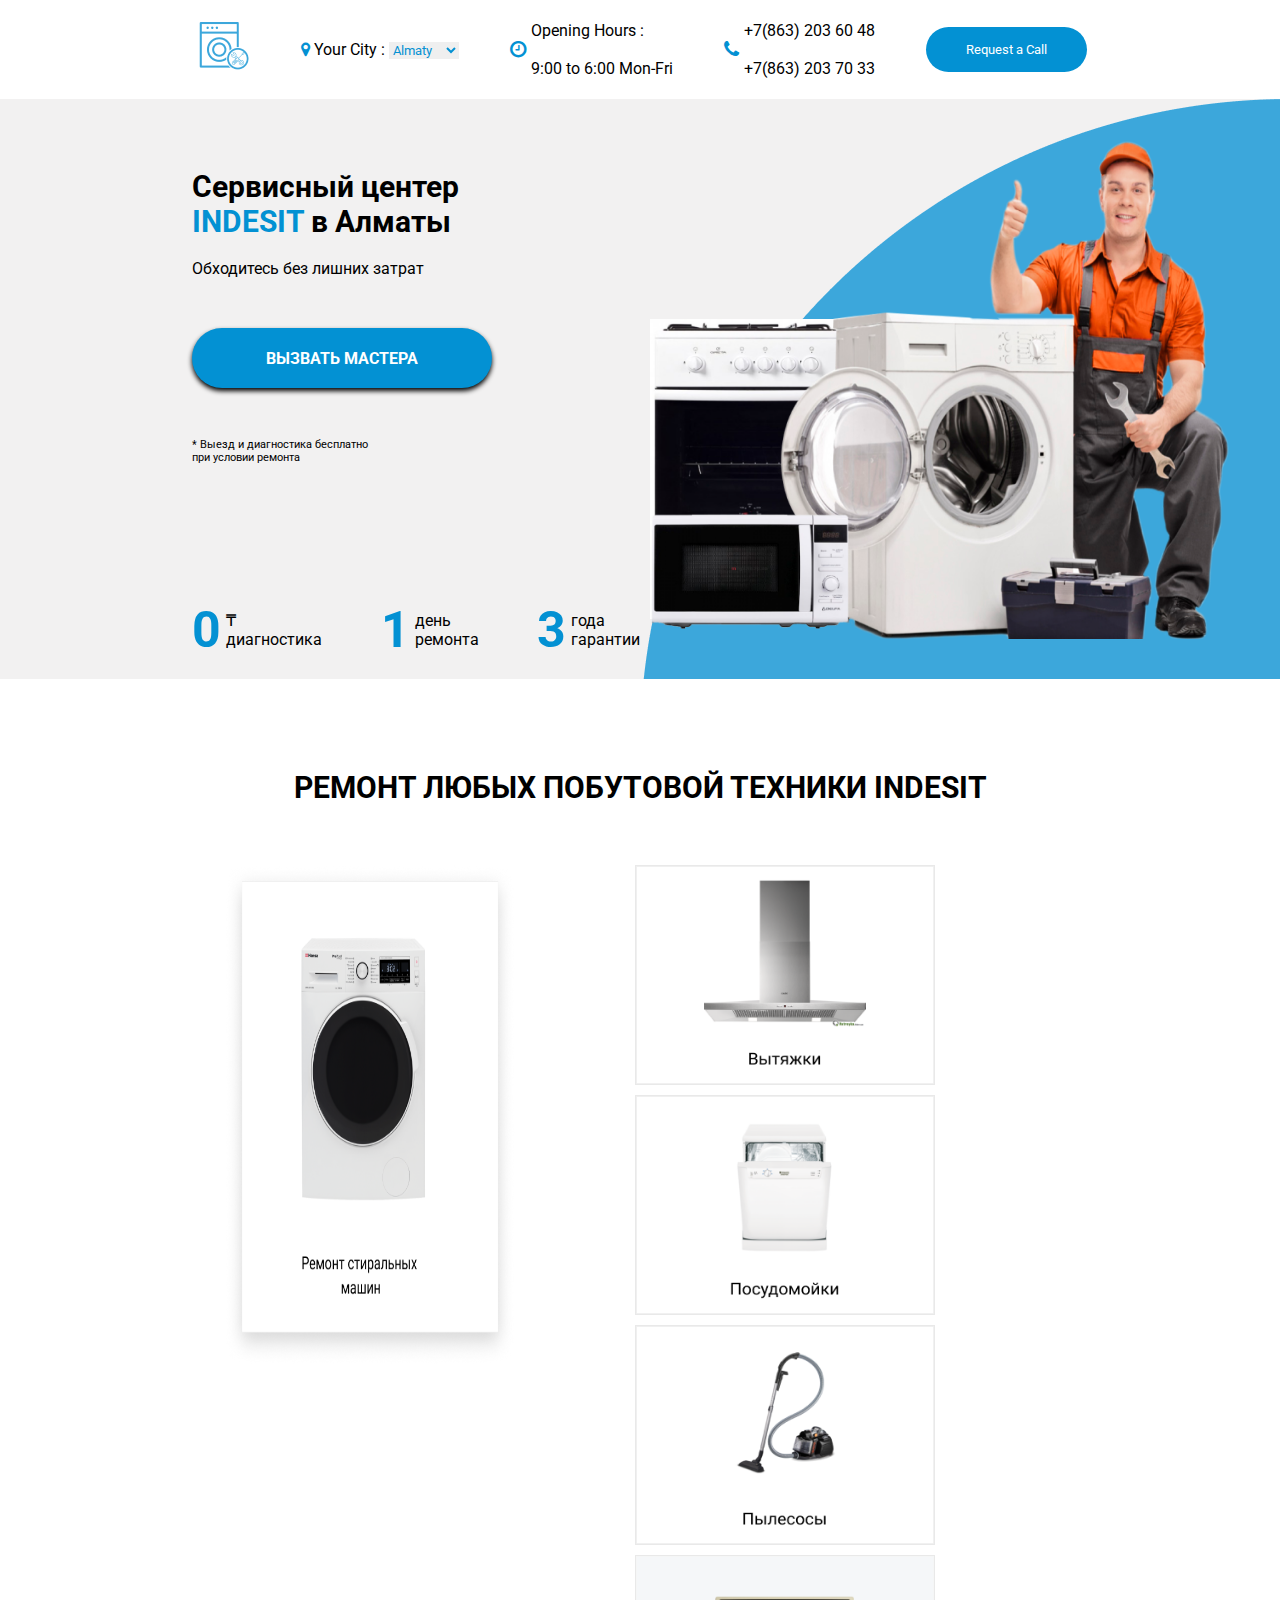
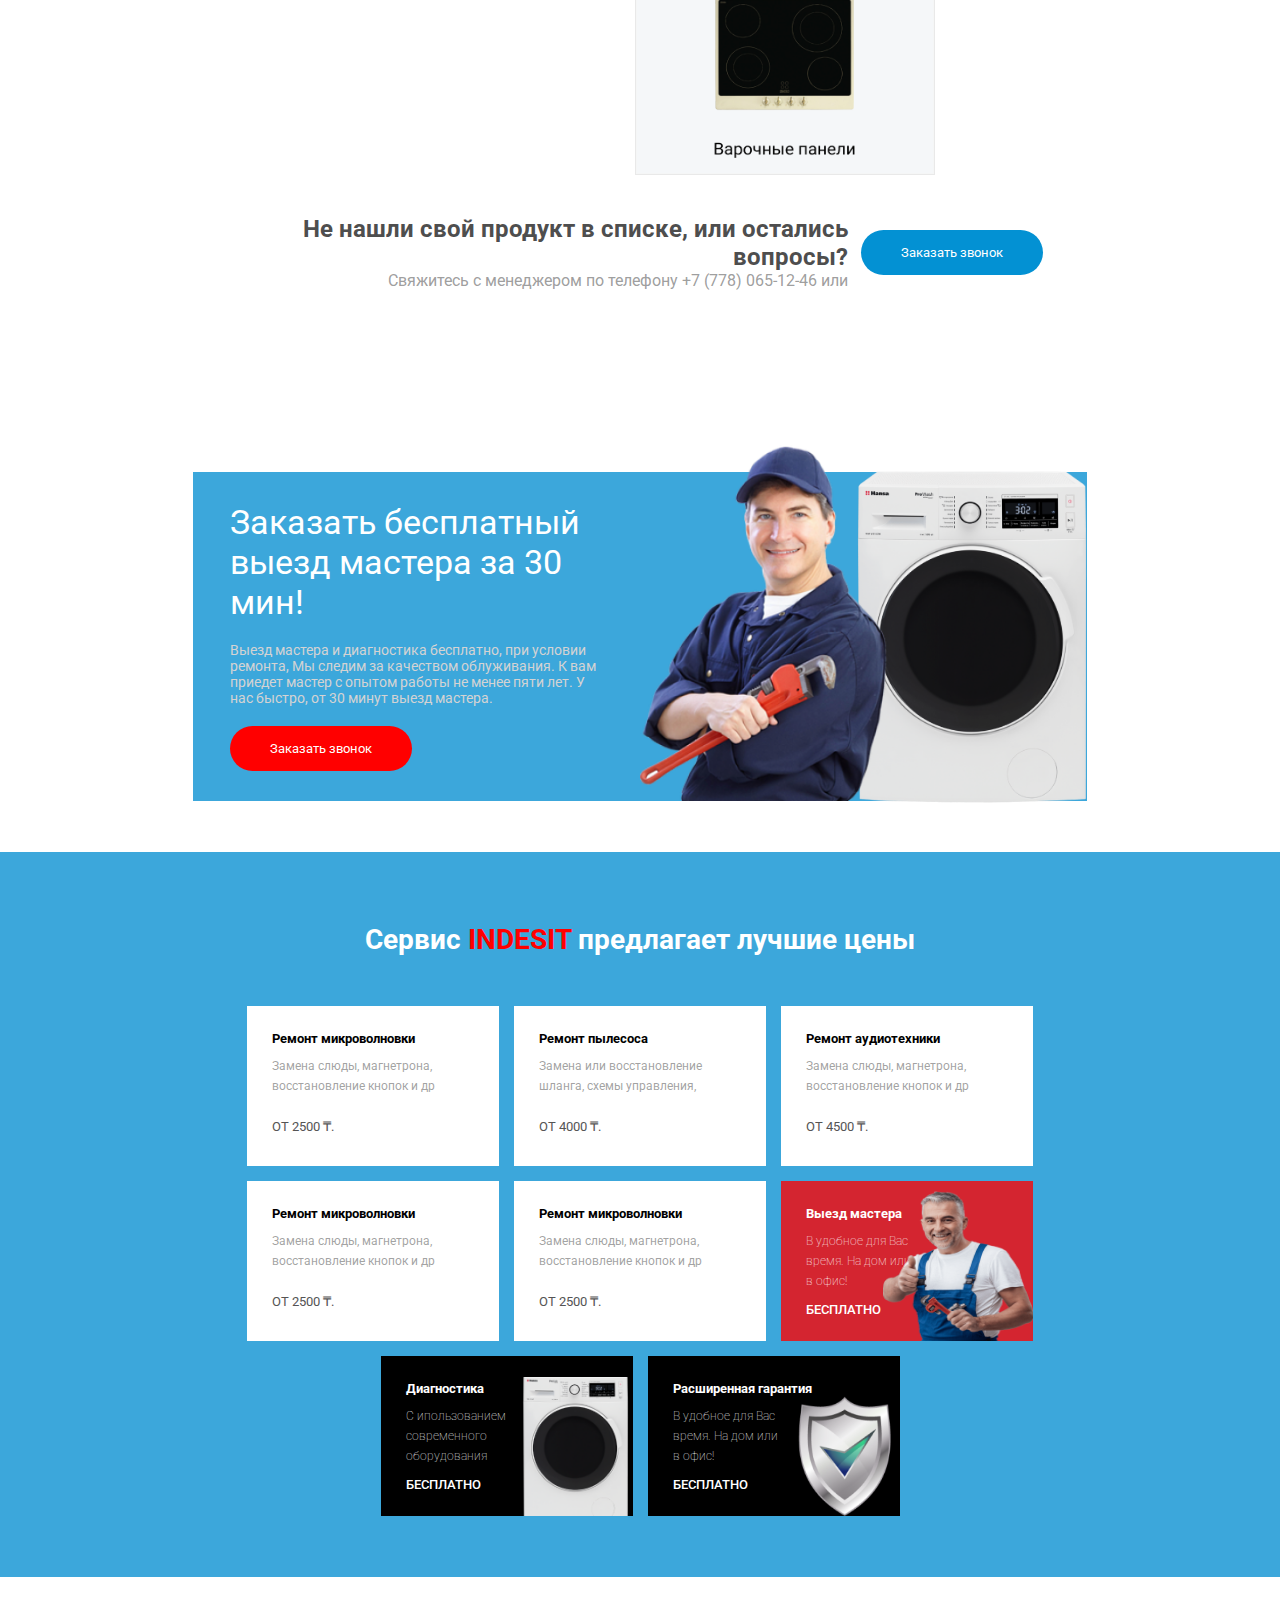
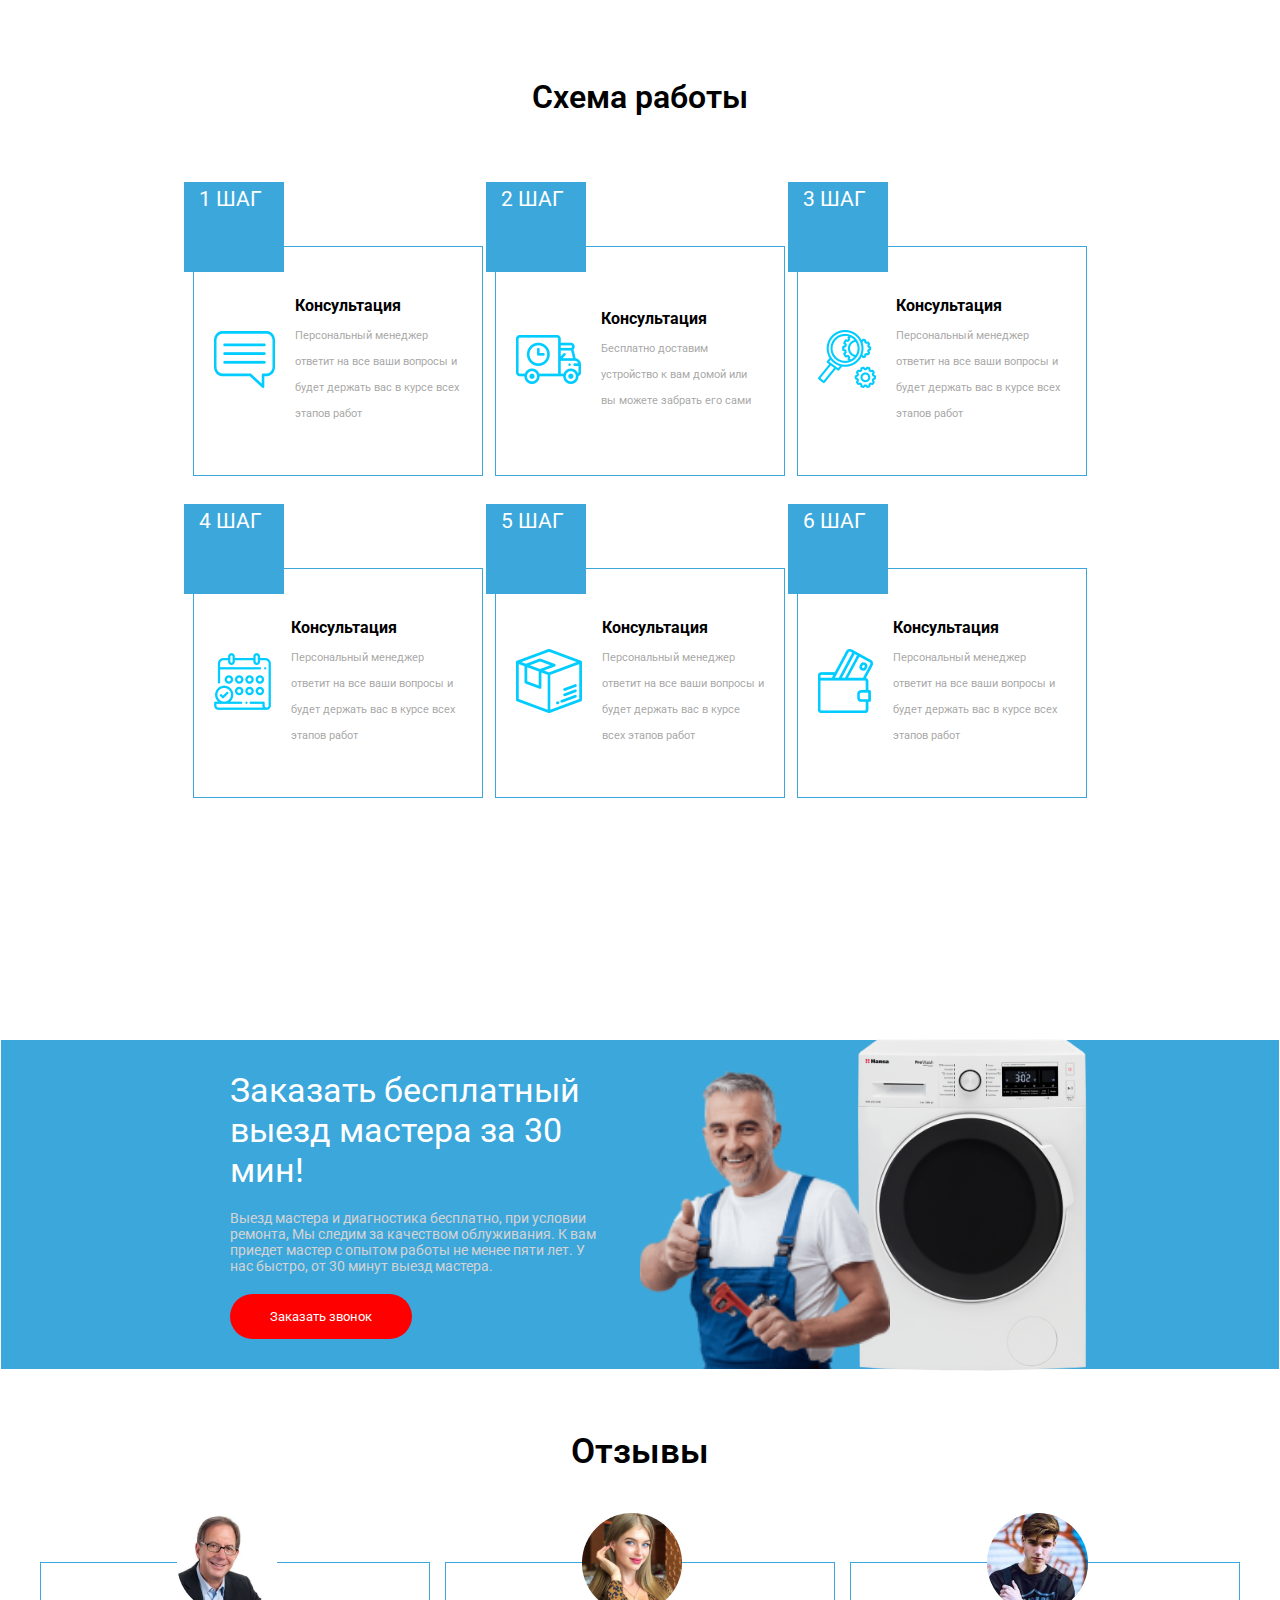
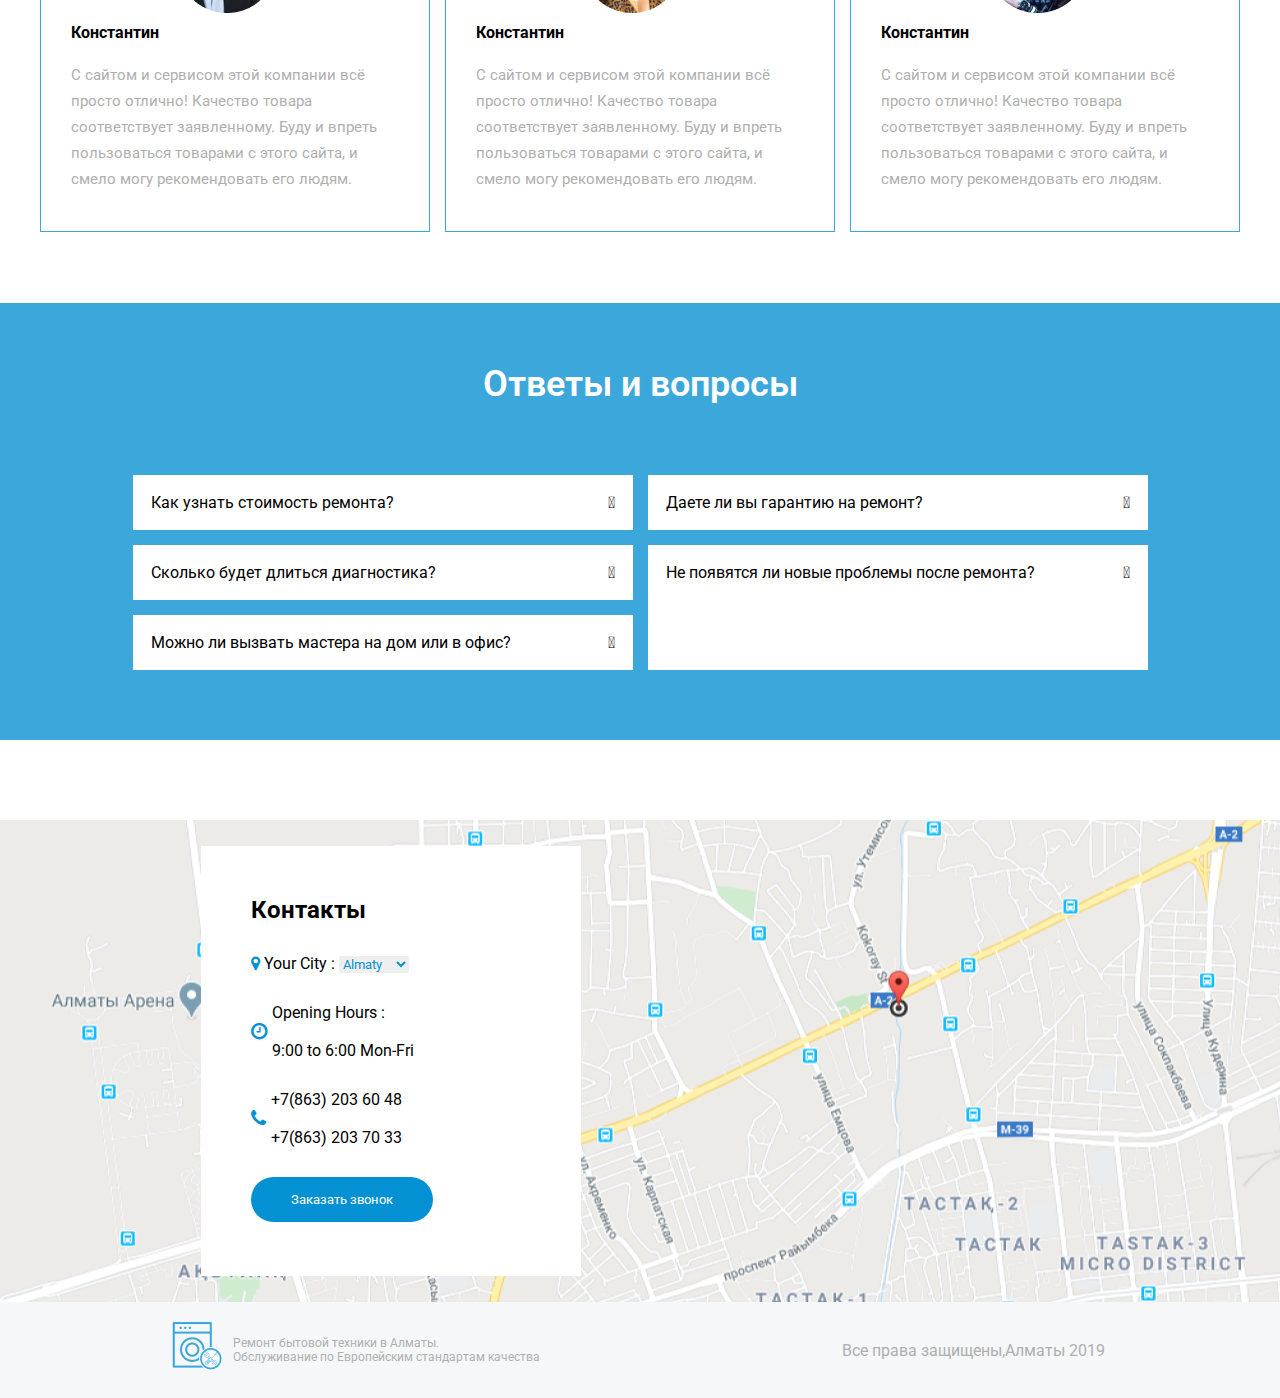
==== index.html @ 753cf0dd "Updates" ====
<!DOCTYPE html>
<html lang="en">
<head>
    <meta charset="UTF-8">
    <meta name="viewport" content="width=device-width, initial-scale=1.0">

    <!-- CSS STYLING FILE -->

    <link rel="stylesheet" href="styles.css">

    <!-- Google Fonts  -->

    <link rel="preconnect" href="https://fonts.googleapis.com">
    <link rel="preconnect" href="https://fonts.gstatic.com" crossorigin>
    <link href="https://fonts.googleapis.com/css2?family=Roboto:ital,wght@0,100;0,300;0,400;0,500;0,700;0,900;1,100;1,300;1,400;1,500;1,700;1,900&display=swap" rel="stylesheet">

    <!-- CDN FOR ICONS -->

    <link rel="stylesheet" href="https://cdnjs.cloudflare.com/ajax/libs/font-awesome/5.14.0/css/all.min.css" integrity="sha512-1PKOgIY59xJ8Co8+NE6FZ+LOAZKjy+KY8iq0G4B3CyeY6wYHN3yt9PW0XpSriVlkMXe40PTKnXrLnZ9+fkDaog==" crossorigin="anonymous" referrerpolicy="no-referrer" />

    <link rel="stylesheet" href="https://cdnjs.cloudflare.com/ajax/libs/font-awesome/4.7.0/css/font-awesome.css" integrity="sha512-5A8nwdMOWrSz20fDsjczgUidUBR8liPYU+WymTZP1lmY9G6Oc7HlZv156XqnsgNUzTyMefFTcsFH/tnJE/+xBg==" crossorigin="anonymous" referrerpolicy="no-referrer" />
    <title>Home Page </title>
</head>
<body>

    <header>
        <div class="wrapper">
            <div class="logo">
                <img src="images/Лого 1.png" alt="washing machine logo">
            </div>
            <div class="location">
                <span>
                    <i class="fa fa-map-marker" aria-hidden="true" style="color: #0391d3;" ></i>
                </span>
                <span>  Your City :</span>
                <select style="border: none; color: #0391d3; " >
                    <option value="" selected >Almaty</option>
                    <option value="">Pakistan</option>
                    <option value="">Dubai</option>
                </select>
            </div>
            <div class="opening-hours">
                <span>
                    <i class="fa fa-clock-o" aria-hidden="true" style="color: #0391d3; font-size:larger;"></i>
                </span>
                <span>
                    <p>Opening Hours : </p> <br>
                    <span>9:00 to 6:00 Mon-Fri</s>
                </span>
            </div>
            <div class="numbers">
                <span>
                    <i class="fa fa-phone" aria-hidden="true" style="color: #0391d3; font-size:larger;" ></i>
                </span>
                <span>
                <p>+7(863) 203 60 48</p> <br>
                <p>+7(863) 203 70 33</p>
                </span>
            </div>
            <div class="call-btn">
                <button>
                    Request a Call
                </button>
            </div>
            <div class="menu">
                <i class="fas fa-bars"></i>
            </div>
        </div>
    </header>

    <main>

        <!-- HERO SECTION -->

        <Section id="hero">
            <div class="contentWraper">
                <div class="content">
                    <h1>
                        Сервисный центер <br>
                        <span style="color: #0391d3;" >INDESIT</span> в Алматы
                    </h1>
                    <p>
                        Обходитесь без лишних затрат
                    </p>
                    <button>
                        Вызвать мастера
                    </button>
                    <p id="para">
                        * Выезд и диагностика бесплатно <br> при условии ремонта
                    </p>
                </div>
                <div class="bottom-content">
                    <div class="first all">
                        <span class="digit" >0</span>
                        <span>
                        <p>₸</p>
                        <span>диагностика</span>
                        </span> 
                    </div>
                    <div class="second all">
                        <span class="digit">1</span>
                        <span>
                        <p>день</p>
                        <span>ремонта </span>
                        </span> 
                    </div>
                    <div class="third all">
                        <span class="digit">3</span>
                        <span>
                        <p>года</p>
                        <span>гарантии</span>
                        </span> 
                    </div>
                </div>
            </div>
            <div class="image">
                <img src="images/oven.png" alt="" id="oven">
                <img src="images/Wmachine.png" alt="" id="machine">
                <img src="images/dryM.png" alt="" id="dry-machine">
            </div>
        </Section>

        <!-- Products Section  -->

        <Section class="products-section">
            <h2 id="product-title" >
                Ремонт любых побутовой техники INDESIT
            </h2>
            <div class="cards-parent">

                <div class="left">
                    <img src="images/image1.png" alt="" width="300px" height="500px" >
                </div>

                <div class="right">
                    <div class="cards">
                        <img src="images/image2.png" alt="" width="100%" height="100%" >
                    </div>
                    <div class="cards">
                        <img src="images/image3.png" alt="" width="100%" height="100%">
                    </div>
                    <div class="cards">
                        <img src="images/image4.png" alt="" width="100%" height="100%">
                    </div>
                    <div class="cards">
                        <img src="images/image5.png" alt="" width="100%" height="100%">
                    </div>
                </div>

            </div>

            <!-- Products Section Footer -->

            <div class="footer">
                <div class="left">
                    <h2 style="color: rgb(78, 78, 78);" >
                        Не нашли свой продукт в списке, или остались вопросы?
                    </h2>
                    <p style="color: rgba(128, 128, 128, 0.774);" >
                        Свяжитесь с менеджером по телефону +7 (778) 065-12-46 или
                    </p>
                </div>
                <div class="right">
                    <button>
                        Заказать звонок
                    </button>
                </div>
            </div>

        </Section>

        <!-- Mechanic Section -->
        <Section class="mechanic-section">
                <div class="wrapper">
                <div class="content">
                    <h2 style="color: #fff; font-weight: 400; font-size: 34px; ">
                        Заказать бесплатный выезд
                        мастера за 30 мин!
                    </h2>
                    <p id="para" >
                    Выезд мастера и диагностика бесплатно, при условии ремонта, 
                    Мы следим за качеством облуживания.
                    К вам приедет мастер с опытом 
                    работы не менее пяти лет.
                    У нас быстро, от 30 минут выезд мастера.
                    </p>
                    <button>
                        Заказать звонок
                    </button>
                </div>
                <div class="right-image">
                    <img src="images/man 1.png" alt="" id="img1" >
                    <img src="images/second.png" alt="" id="img2">
                    <img src="images/third.png" alt="" id="img3" >
                </div>
            </div>
        </Section>

        <!--Cards Prices Section -->

        <section class="cardsPrices" >
            <h2 id="heading">
                Сервис 
                <span style="color: red;">INDESIT</span>
                 предлагает лучшие цены
            </h2>
            <div class="container">
                <div class="allcards">
                    <h5>
                        Ремонт микроволновки
                    </h5>
                    <p>
                        Замена слюды, магнетрона, 
                        восстановление кнопок и др 
                    </p>
                    <span>
                        ОТ 2500 ₸.
                    </span>
                </div>
                <div class="allcards">
                    <h5>
                        Ремонт пылесоса
                    </h5>
                    <p>
                        Замена или восстановление 
                        шланга, схемы управления, 
                    </p>
                    <span>
                        ОТ 4000 ₸.


                    </span>
                </div>
                <div class="allcards">
                    <h5>
                        Ремонт аудиотехники
                    </h5>
                    <p>
                        Замена слюды, магнетрона, 
                        восстановление кнопок и др 
                    </p>
                    <span>
                        ОТ 4500 ₸.
                    </span>
                </div>
                <div class="allcards">
                    <h5>
                        Ремонт микроволновки
                    </h5>
                    <p>
                        Замена слюды, магнетрона, 
                        восстановление кнопок и др 
                    </p>
                    <span>
                        ОТ 2500 ₸.
                    </span>
                </div>
                <div class="allcards">
                    <h5>
                        Ремонт микроволновки
                    </h5>
                    <p>
                        Замена слюды, магнетрона, 
                        восстановление кнопок и др 
                    </p>
                    <span>
                        ОТ 2500 ₸.
                    </span>
                </div>
                <div class="allcards product1 allProducts">
                    <h5 style="color: #fff;">
                        Выезд мастера
                    </h5>
                    <p class="product-para" >
                        В удобное для Вас  <br>
                        время. На дом или <br>
                        в офис!
                    </p>
                    <span class="product-foot" >
                        БЕСПЛАТНО
                    </span>
                    <img src="images/sp-ok-plumber-min-560x660 1.png" alt="" width="150px" height="150px">
                </div>
                <div class="allcards product2 allProducts">
                    <h5 style="color: #fff;">
                        Диагностика
                    </h5>
                    <p class="product-para" >
                        С ипользованием <br>
                        современного <br>
                        оборудования

                    </p>
                    <span class="product-foot" >
                        БЕСПЛАТНО
                    </span>
                    <img src="images/product2.png" alt="" width="115px" >
                </div>
                <div class="allcards product3 allProducts">
                    <h5 style="color: #fff;">
                        Расширенная гарантия
                    </h5>
                    <p class="product-para" >
                        В удобное для Вас  <br>
                        время. На дом или <br>
                        в офис!
                    </p>
                    <span class="product-foot" >
                        БЕСПЛАТНО
                    </span>
                    <img src="images/product3.png" alt="" width="110px" height="120px">
                </div>
            </div>
        </section>

        <!-- Scheme of Work Section -->

        <Section class="WorkScheme">
            <h2>
                Схема работы
            </h2>
            <div class="container">
                <div class="Steps">
                    <div class="icons">
                        <img src="images/step1 1.png" alt="">
                    </div>
                    <div class="content">
                        <h4>
                            Консультация
                        </h4>
                        <p>
                            Персональный менеджер
                            ответит на все ваши вопросы и
                            будет держать вас в курсе всех
                            этапов работ 
                        </p>
                    </div>
                    <div class="floatElement">
                        1 ШАГ
                    </div>
                </div>
                <div class="Steps">
                    <div class="icons">
                        <img src="images/step2 (1) 1.png" alt="">
                    </div>
                    <div class="content">
                        <h4>
                            Консультация
                        </h4>
                        <p>
                            Бесплатно доставим устройство к вам домой или вы можете забрать его сами 
                        </p>
                    </div>
                    <div class="floatElement">
                        2 ШАГ
                    </div>
                </div>
                <div class="Steps">
                    <div class="icons">
                        <img src="images/step3 1.png" alt="">
                    </div>
                    <div class="content">
                        <h4>
                            Консультация
                        </h4>
                        <p>
                            Персональный менеджер
                            ответит на все ваши вопросы и
                            будет держать вас в курсе всех
                            этапов работ 
                        </p>
                    </div>
                    <div class="floatElement">
                        3 ШАГ
                    </div>
                </div>
                <div class="Steps">
                    <div class="icons">
                        <img src="images/step4 1.png" alt="">
                    </div>
                    <div class="content">
                        <h4>
                            Консультация
                        </h4>
                        <p>
                            Персональный менеджер
                            ответит на все ваши вопросы и
                            будет держать вас в курсе всех
                            этапов работ 
                        </p>
                    </div>
                    <div class="floatElement">
                        4 ШАГ
                    </div>
                </div>
                <div class="Steps">
                    <div class="icons">
                        <img src="images/step5 1.png" alt="">
                    </div>
                    <div class="content">
                        <h4>
                            Консультация
                        </h4>
                        <p>
                            Персональный менеджер
                            ответит на все ваши вопросы и
                            будет держать вас в курсе всех
                            этапов работ 
                        </p>
                    </div>
                    <div class="floatElement">
                        5 ШАГ
                    </div>
                </div>
                <div class="Steps">
                    <div class="icons">
                        <img src="images/step6 1.png" alt="">
                    </div>
                    <div class="content">
                        <h4>
                            Консультация
                        </h4>
                        <p>
                            Персональный менеджер
                            ответит на все ваши вопросы и
                            будет держать вас в курсе всех
                            этапов работ 
                        </p>
                    </div>
                    <div class="floatElement">
                        6 ШАГ
                    </div>
                </div>
            </div>
        </Section>

        <!-- Discount Section -->
        <Section class="mechanic-section discount-section">
            <div class="container">
                <div class="wrapper">
                    <div class="content">
                        <h2 style="color: #fff; font-weight: 400; font-size: 34px; ">
                            Заказать бесплатный выезд
                            мастера за 30 мин!
                        </h2>
                        <p id="para" >
                        Выезд мастера и диагностика бесплатно, при условии ремонта, 
                        Мы следим за качеством облуживания.
                        К вам приедет мастер с опытом 
                        работы не менее пяти лет.
                        У нас быстро, от 30 минут выезд мастера.
                        </p>
                        <button>
                            Заказать звонок
                        </button>
                    </div>
                    <div class="right-image">
                        <img src="images/sp-ok-plumber-min-560x660 1.png" alt="" id="img1" >
                        <img src="images/second.png" alt="" id="img2">
                        <img src="images/third.png" alt="" id="img3" >
                    </div>
                    </div>
            </div>
        </Section>

        <!-- Reviews Section -->
        <Section class="ReviewSection">
            <h2>
                Отзывы
            </h2>
            <div class="container">
                <div class="reviews">
                    <img src="images/review1.png" alt="">
                    <h4>
                        Константин
                    </h4>
                    <p>
                        С сайтом и сервисом этой компании всё просто отлично! Качество товара соответствует заявленному. Буду и впреть пользоваться товарами с этого сайта, и смело могу рекомендовать его людям.
                    </p>
                </div>
                <div class="reviews">
                    <img src="images/review2.png" alt="">
                    <h4>
                        Константин
                    </h4>
                    <p>
                        С сайтом и сервисом этой компании всё просто отлично! Качество товара соответствует заявленному. Буду и впреть пользоваться товарами с этого сайта, и смело могу рекомендовать его людям.
                    </p>
                </div>
                <div class="reviews">
                    <img src="images/review3.png" alt="">
                    <h4>
                        Константин
                    </h4>
                    <p>
                        С сайтом и сервисом этой компании всё просто отлично! Качество товара соответствует заявленному. Буду и впреть пользоваться товарами с этого сайта, и смело могу рекомендовать его людям.
                    </p>
                </div>
            </div>
        </Section>

        <!-- Answers and Questions Section -->

        <Section class="AnswerQuestions">
            <h2>
                Ответы и вопросы
            </h2>
            <div class="container">
                <div class="left">
                    <div class="allquestions">
                        <span>
                            Как узнать стоимость ремонта?
                        </span>
                        <i class="fas fa-angle-down icons"></i>
                    </div>
                    <div class="allquestions">
                        <span>
                            Сколько будет длиться диагностика?
                        </span>
                        <i class="fas fa-angle-down icons"></i>
                    </div>
                    <div class="allquestions">
                        <span>
                            Можно ли вызвать мастера на дом или в офис?
                        </span>
                        <i class="fas fa-angle-down icons"></i>
                    </div>
                </div>
                <div class="right">
                    <div class="allquestions">
                        <span>
                            Даете ли вы гарантию на ремонт?
                        </span>
                        <i class="fas fa-angle-down icons"></i>
                    </div>
                    <div class="allquestions lastone">
                        <span>
                            Не появятся ли новые проблемы после ремонта?
                        </span>
                        <i class="fas fa-angle-down icons"></i>
                    </div>
                </div>
            </div>
        </Section>

    </main>


     <!-- Footer -->
     <footer>

        <!-- Map Section -->

        <Section class="MapSection">
            <div class="contentBox">
                    <h2>
                        Контакты
                    </h2>
                    <div class="location">
                        <span>
                            <i class="fa fa-map-marker" aria-hidden="true" style="color: #0391d3;" ></i>
                        </span>
                        <span>  Your City :</span>
                        <select style="border: none; color: #0391d3; " >
                            <option value="" selected >Almaty</option>
                            <option value="">Pakistan</option>
                            <option value="">Dubai</option>
                        </select>
                    </div>
                    <div class="opening-hours">
                        <span>
                            <i class="fa fa-clock-o" aria-hidden="true" style="color: #0391d3; font-size:larger;"></i>
                        </span>
                        <span>
                            <p>Opening Hours : </p> <br>
                            <span>9:00 to 6:00 Mon-Fri</s>
                        </span>
                    </div>
                    <div class="numbers">
                        <span>
                            <i class="fa fa-phone" aria-hidden="true" style="color: #0391d3; font-size:larger;" ></i>
                        </span>
                        <span>
                        <p>+7(863) 203 60 48</p> <br>
                        <p>+7(863) 203 70 33</p>
                        </span>
                    </div>
                    <div class="call-btn">
                        <button>
                            Заказать звонок
                        </button>
                    </div>
            </div>
        </Section>

        <!-- Footer Section -->

        <Section class="footerSection">
            <div class="details">
                <div class="left">
                    <div class="logo">
                        <img src="images/Лого 1.png" alt="washing machine logo">
                    </div>
                    <div class="paras">
                        <p>Ремонт бытовой техники в Алматы.</p>
                        <p>Обслуживание по Европейским стандартам качества</p>
                    </div>
                </div>
                <div class="right">
                    <span>
                        Все права защищены,Алматы 2019
                    </span>
                    <span>
                        <i class="far fa-arrow-alt-circle-up"></i>
                    </span>
                </div>
            </div>
        </Section>

     </footer>

</body>
</html>
---- styles.css ----
* {
    margin: 0;
    padding: 0;
    font-family: "Roboto", sans-serif;
    box-sizing: border-box;
}
html {
    scroll-behavior: smooth;
}
body {
    /* width: 100vw; */
    overflow-x: hidden;
}

header {
    padding: 1px;
    /* width: 100vw; */
}
header .wrapper {
    width: 70%;
    display: flex;
    justify-content:space-between;
    flex-wrap: wrap;
    gap: 30px;
    align-items: center;
    margin: 20px auto;
}
header .wrapper .menu {
    display: none;
}
header .wrapper .menu i {
    font-size: 30px;
}
.wrapper .call-btn button {
    background-color: #0391d3;
    color: #fff;
    border: none;
    border-radius: 25rem;
    padding: 15px 40px;
    cursor: pointer;
}
.wrapper .numbers,
.wrapper .opening-hours {
    display: flex;
    gap: 5px;
    align-items: center;
}

/* End Of Header Styling */

/* Start of HERO Section */
main #hero {
    width: 100%;
    /* height: 580px; */
    background-color: #eeededc5;
    display: flex;
    flex-wrap: wrap;
}
main #hero .contentWraper {
    width: 50%;
    position: relative;
}
main #hero .contentWraper .content {
    width: 70%;
    /* height: 400px; */
    position: absolute;
    right: 0;
    padding: 20px 0;
}
main #hero .image {
    width: 50%;
    height: 580px;
    position: relative;
    background-repeat: no-repeat;
    background-image: url(images/Rectangle\ 57.png);
}

.contentWraper .content h1 {
    font-size: 30px;
    font-weight: bolder;
    line-height: 35px;
    margin: 50px 0 20px 0;
}
.contentWraper .content button {
    width: 300px;
    height: 60px;
    border-radius: 40px;
    box-shadow: 0 3px 5px black;
    color: #fff;
    margin: 50px 0 30px;
    background-color: #0391d3;
    cursor: pointer;
    font-weight: bolder;
    text-transform: uppercase;
    font-size: 16px;
    border: #0391d3;
}
.contentWraper .content #para {
    font-size: 11px;
    margin-top: 20px;
}
#hero .contentWraper .bottom-content {
    position: absolute;
    bottom: 0;
    right: 0;
    width: 70%;
    /* height: 180px; */
    display: flex;
    flex-wrap: wrap;
    justify-content: space-between;
    align-items: center;
}
#hero .contentWraper .bottom-content .all {
    padding: 20px 0;
    display: flex;
    align-items: center;
    flex-wrap: wrap;
    gap: 5px;
}
.contentWraper .bottom-content .all .digit {
    font-size: 50px;
    color: #0391d3;
    font-weight: 700;
}
main #hero .image #oven {
    position: absolute;
    bottom: 10px;
    z-index: 1;
    width: 200px;
    height: 200px;
    left: 10px;
}
main #hero .image #dry-machine {
    position: absolute;
    bottom: 40px;
    right: 50px;
    width: 450px;
    height: 500px;
}
main #hero .image #machine {
    position: absolute;
    bottom: 60px;
    right: 430px;
    width: 200px;
    height: 300px;
}



/* START OF PRODUCT SECTION */
.products-section {
    padding: 1px;
    width: 100%;
    /* height: 100vh; */
    margin-bottom: 50px;
}
.products-section #product-title {
    font-size: 30px;
    font-weight: 700;
    text-align: center;
    margin: 90px 0 60px;
    text-transform: uppercase;
}
.products-section .cards-parent {
    width: 65%;
    margin: 0 auto;
    display: flex;
    flex-wrap: wrap;
    justify-content: center;
}
.products-section .cards-parent .left {
    width: 35%;
    margin: 0 auto;
}
.products-section .cards-parent .left img {
    width: 100%;
    /* height: 100%; */
}
.products-section .cards-parent .right {
    width: 65%;
    display: flex;
    flex-wrap: wrap;
    gap: 10px;
    justify-content: center;
    margin: 0 auto;
    /* align-items: center; */
}
.products-section .cards-parent .right .cards {
    width: 300px;
    height: 220px;
    border: 1px solid rgba(155, 155, 155, 0.224);
}

.products-section .footer {
    width: 65%;
    margin: 40px auto;
    /* height: 100px; */
    display: flex;
    align-items: center;
    flex-wrap: wrap;
}
.products-section .footer .left {
    text-align: end;
    /* height: 100px; */
    width:75%;
}
.products-section .footer .right {
    width: 25%;
    /* height: 100px; */
    text-align: center;
    padding: 1px;
}
.products-section .footer .right button {
    background-color: #0391d3;
    color: #fff;
    border: none;
    border-radius: 25rem;
    padding: 15px 40px;
    cursor: pointer;
}




/* Start Of Mechanic Section */


.mechanic-section {
    width: 100%;
    /* height: 340px; */
    margin-top: 140px;
    padding: 1px;
}

.mechanic-section .wrapper {
    width: 70%;
    /* height: 300px; */
    margin:0 auto;
    background-color:#3CA7DB;
    display: flex;
    flex-wrap: wrap;
}
.mechanic-section .wrapper .content {
    width: 50%;
    padding: 30px 37px;
}
.mechanic-section .wrapper #para {
    color: rgb(212, 211, 211);
    margin: 20px 0;
    font-size: 14px;
}
.mechanic-section .wrapper .content button {
    background-color: red;
    color: #fff;
    border: red;
    border-radius: 25rem;
    padding: 15px 40px;
    cursor: pointer;
}
.mechanic-section .wrapper .right-image {
    width: 50%;
    position: relative;
}
.mechanic-section .wrapper .right-image #img1 {
    position: absolute;
    bottom: 0;
    left: 0;
    width: 250px;
    z-index: 1;
}
.mechanic-section .wrapper .right-image #img2 {
    position: absolute;
    bottom: -10px;
    left: 170px;
    width: 250px;
}
.mechanic-section .wrapper .right-image #img3 {
    position: absolute;
    bottom: -13px;
    right: -10px;
    width: 250px;
}

/* Cards Prices Section */


.cardsPrices {
    margin-top: 50px;
    width: 100%;
    background-color:#3CA7DB;
    padding: 1px;
    /* margin-bottom: ; */
}
.cardsPrices h2 {
    margin: 70px 0 50px;
    text-align: center;
    font-size: 28px;
    color: #fff;
}
.cardsPrices .container {
    width: 70%;
    margin: 0 auto 60px;
    display: flex;
    flex-wrap: wrap;
    gap: 15px;
    justify-content: center;
}
.cardsPrices .container .allcards {
    width: 252px;
    height: 160px;
    background-color: #fff;
    padding: 25px;
}
.cardsPrices .allcards p {
    color: rgba(128, 128, 128, 0.726);
    font-size:12px;
    margin: 10px 0 20px;
    line-height: 20px;
}
.cardsPrices .allcards span {
    font-size: 13px;
    color: rgb(85, 84, 84);
}
.cardsPrices .container .product1 {
    background-color: rgba(255, 0, 0, 0.781);
}
.cardsPrices .container .product2,
.cardsPrices .container .product3 {
    background-color: black;
}
.cardsPrices .container .allProducts .product-para {
    color: #fff;
    font-weight: 100;
    margin-bottom: 8px;
}
.cardsPrices .container .allProducts .product-foot {
    color: #fff;
    font-weight: 500;
}


.cardsPrices .container .allProducts {
    position: relative;
}
.cardsPrices .container .allProducts img {
    position: absolute;
    bottom: 0;
    right: 0;
}


/* Scheme of Work Section */

.WorkScheme {
    padding: 1px;
    /* width: 100%; */
}
.WorkScheme > h2 {
    font-size: 32px;
    font-weight: 600;
    text-align: center;
    margin: 100px 0;
}
.WorkScheme .container {
    width: 70%;
    /* height: 580px; */
    margin: 0 auto 50px auto;
    display: flex;
    flex-wrap: wrap;
    gap: 12px;
    justify-content: center;
    /* background-color:#3CA7DB; */
}
.WorkScheme .container .Steps {
    width: 290px;
    height: 230px;
    border: 1px solid #3CA7DB;
    display: flex;
    align-items: center;
    margin-top: 30px;
    margin-bottom: 50px;
    padding: 20px;
    gap: 20px;
    position: relative;
}
.WorkScheme .container .Steps .content p {
    font-size: 11px;
    color: #8e8e8ec9;
    line-height: 26px;
    margin-top: 8px;
}
.WorkScheme .container .Steps .floatElement {
    width: 100px;
    height: 90px;
    padding: 5px 15px;
    background-color: #3CA7DB;
    color: #fff;
    position: absolute;
    font-size: 21px;
    top: -65px;
    left: -10px;
}

/* Discount Section */
.discount-section .container {
    width: 100%;
    background-color: #3CA7DB;
}


/* Review Section Styling */
.ReviewSection {
    width: 100%;
    padding: 1px;
}
.ReviewSection > h2 {
    text-align: center;
    margin: 60px 0 90px;
    font-size: 35px;
    font-weight: 600;
}
.ReviewSection .container {
    display: flex;
    justify-content: center;
    gap: 15px;
    flex-wrap: wrap;
    margin-bottom: 70px;
}

.ReviewSection .container .reviews {
    width: 390px;
    height: 270px;
    border: 1px solid #3CA7DB ;
    padding: 60px 30px 30px 30px;
    background-color: white;
    position: relative;
}

.ReviewSection .container .reviews p {
    margin: 20px 0;
    color:#AFAFAF;
    font-size: 15px;
    line-height: 26px;
}

.ReviewSection .container .reviews img {
    position: absolute;
    top: -50px;
    left: 35%;
}

/* Answers and Questions Section */

.AnswerQuestions {
    /* width: 100%; */
    background-color: #3CA7DB;
    padding-bottom: 40px;
    margin-bottom: 80px;
}
.AnswerQuestions > h2 {
    font-size: 36px;
    font-weight: 600;
    text-align: center;
    padding: 60px 0 40px;
    color: white;
}
.AnswerQuestions .container {
    /* width: 100%; */
    gap: 15px;
    display: flex;
    flex-wrap: wrap;
    justify-content: center;
    padding: 30px;

}
.AnswerQuestions .container .left {
    display: flex;
    flex-direction: column;
    gap: 15px;
}
.AnswerQuestions .container .right {
    display: flex;
    flex-direction: column;
    flex-wrap: wrap;
    gap: 15px;
}
.AnswerQuestions .container .right .lastone {
    height: 125px;
}

.AnswerQuestions .container .allquestions {
    width: 500px;
    background-color: #fff;
    padding: 18px;
    display: flex;
    justify-content: space-between;
}



/* Map Section In Footer */

footer .MapSection {
    width: 100%;
    padding: 1px;
    background-image: url(images/map.png);
    background-position: center;
}
.MapSection .contentBox {
    width: 380px;
    height: 430px;
    margin: 25px 0 25px 200px;
    background-color: #fff;
    display: flex;
    gap: 30px;
    flex-direction: column;
    padding: 50px;
}

footer .contentBox .call-btn button {
    background-color: #0391d3;
    color: #fff;
    border: none;
    border-radius: 25rem;
    padding: 15px 40px;
    cursor: pointer;
}
.contentBox .numbers,
.contentBox .opening-hours {
    display: flex;
    gap: 5px;
    align-items: center;
}

/* Footer Section */
footer .footerSection {
    width: 100%;
    background-color: #f5f7f9;
}
.footerSection .details {
    width: 100%;
    padding:20px ;
    display: flex;
    flex-wrap: wrap;
    justify-content:space-around;
    align-items: center;
}
.footerSection .details .left {
    display: flex;
    align-items: center;
    flex-wrap: wrap;
    gap: 10px;
}
.footerSection .details .left p {
    color: #AFAFAF;
    font-size: 12px;
}
.footerSection .details .right > span {
    color: #AFAFAF;
    margin-left: 9px;
}



/* Media Queries */

/* 900px */

@media screen and (max-width: 1000px) {

    /* header Section */

    header .wrapper .location,
    header .wrapper .opening-hours,
    header .wrapper .numbers,
    header .wrapper .call-btn
    {
        display: none;
    }

    header .wrapper .menu {
        display: block;
    }

    /* Main Section */
    /* Hero Section */

    /* main #hero {
        flex-direction:column;
        flex-wrap: wrap;
    }
    main #hero .contentWraper {
        width: 100%;
        background-color:#3CA7DB;
    }
    main #hero .image {
        width: 100%;
        background: #000;
    } */


    main #hero #machine {
        display: none;
    }

    /* Products Section */
    .products-section .cards-parent {
        flex-direction: column;
    }
    .products-section .cards-parent .left {
        width: 60%;
    }

    /* Mechanic Section */
    .mechanic-section .wrapper .right-image #img2 {
        display: none;
    }

    /* Footer */
    footer .MapSection .contentBox {
        margin: 20px auto;
    }
}
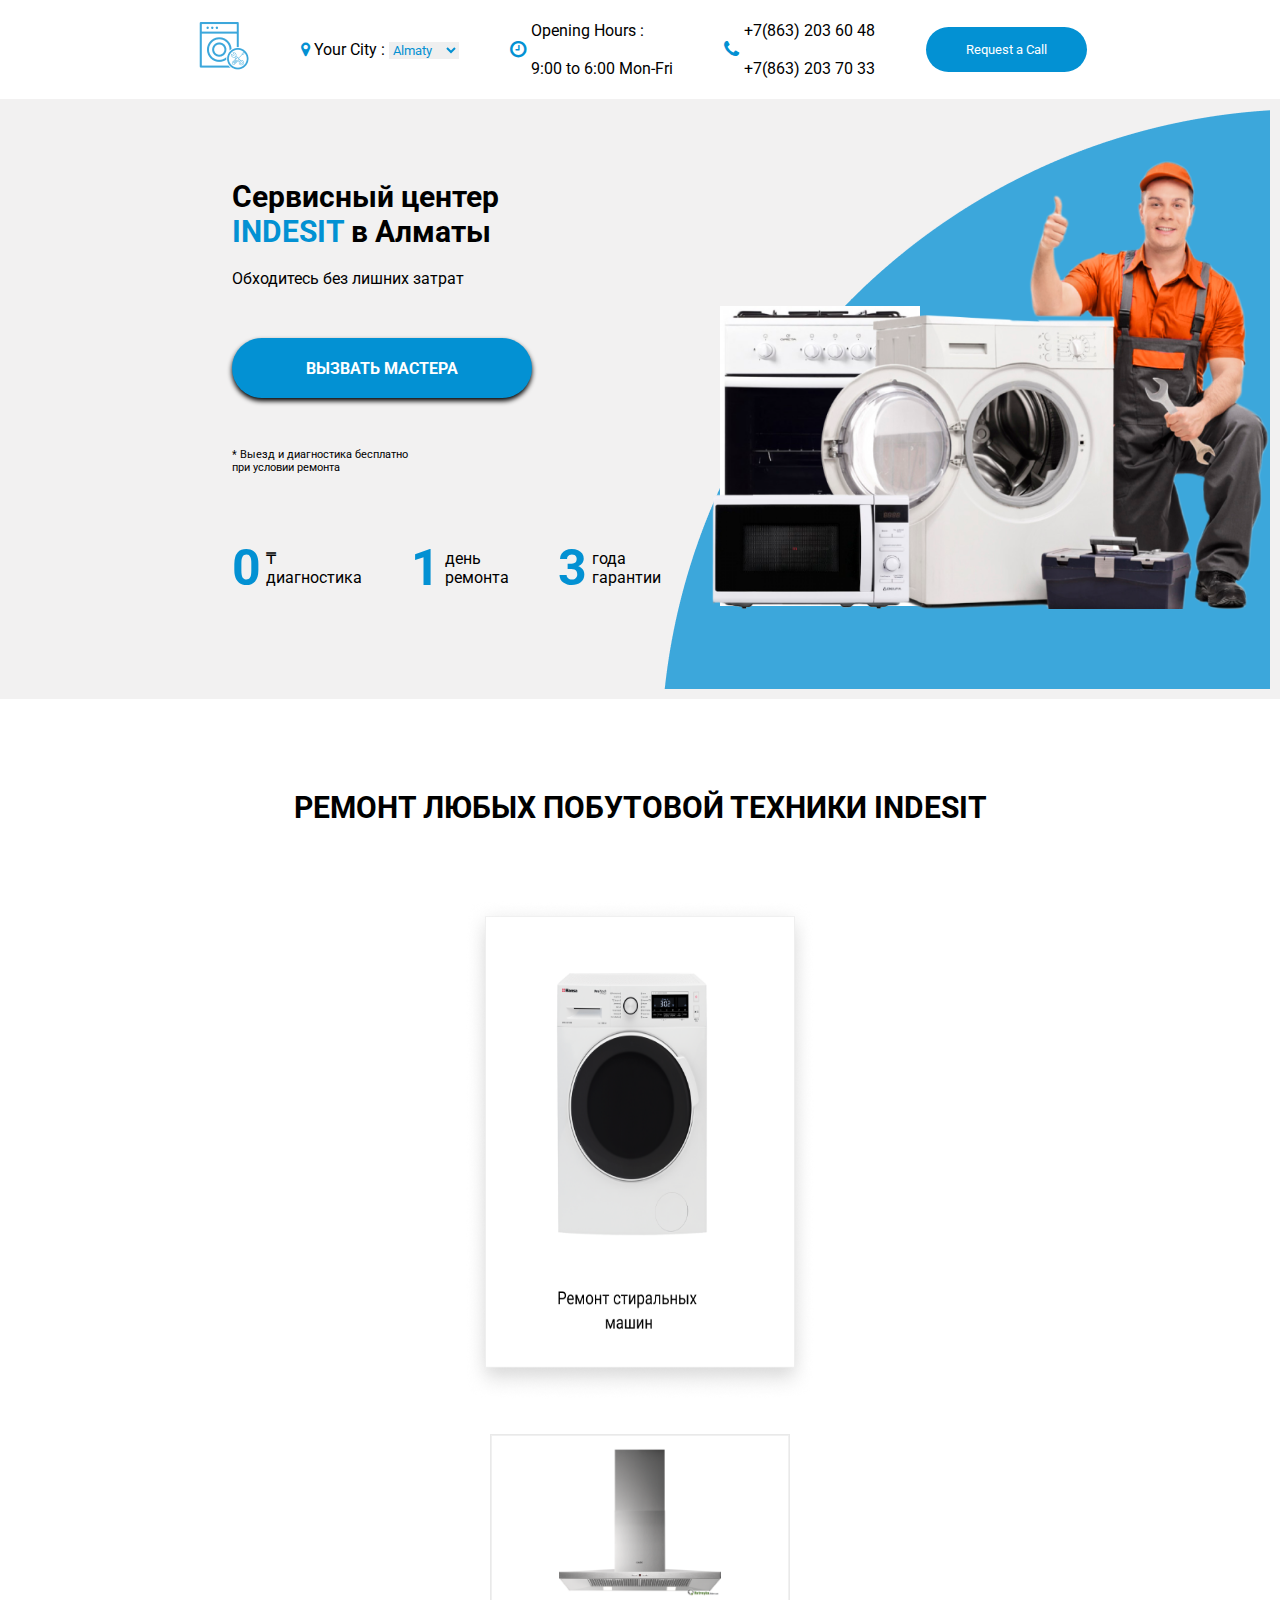
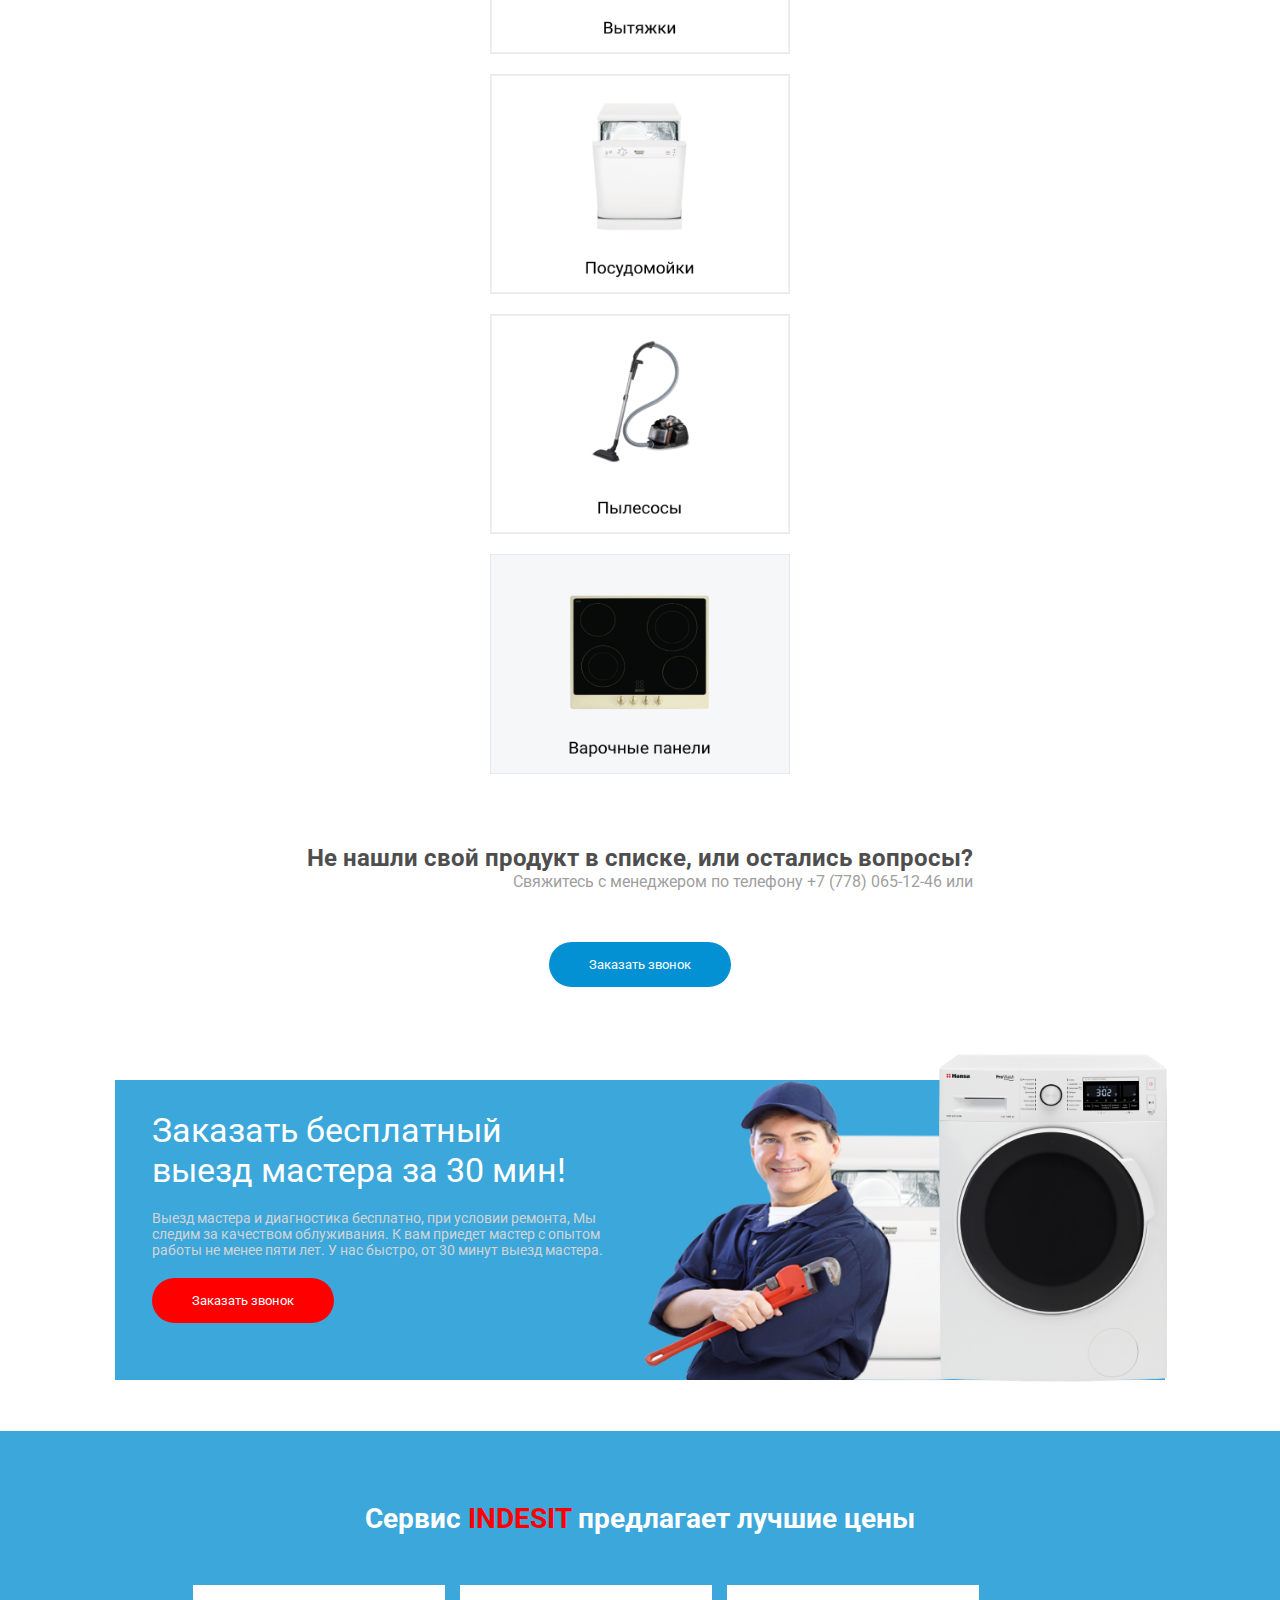
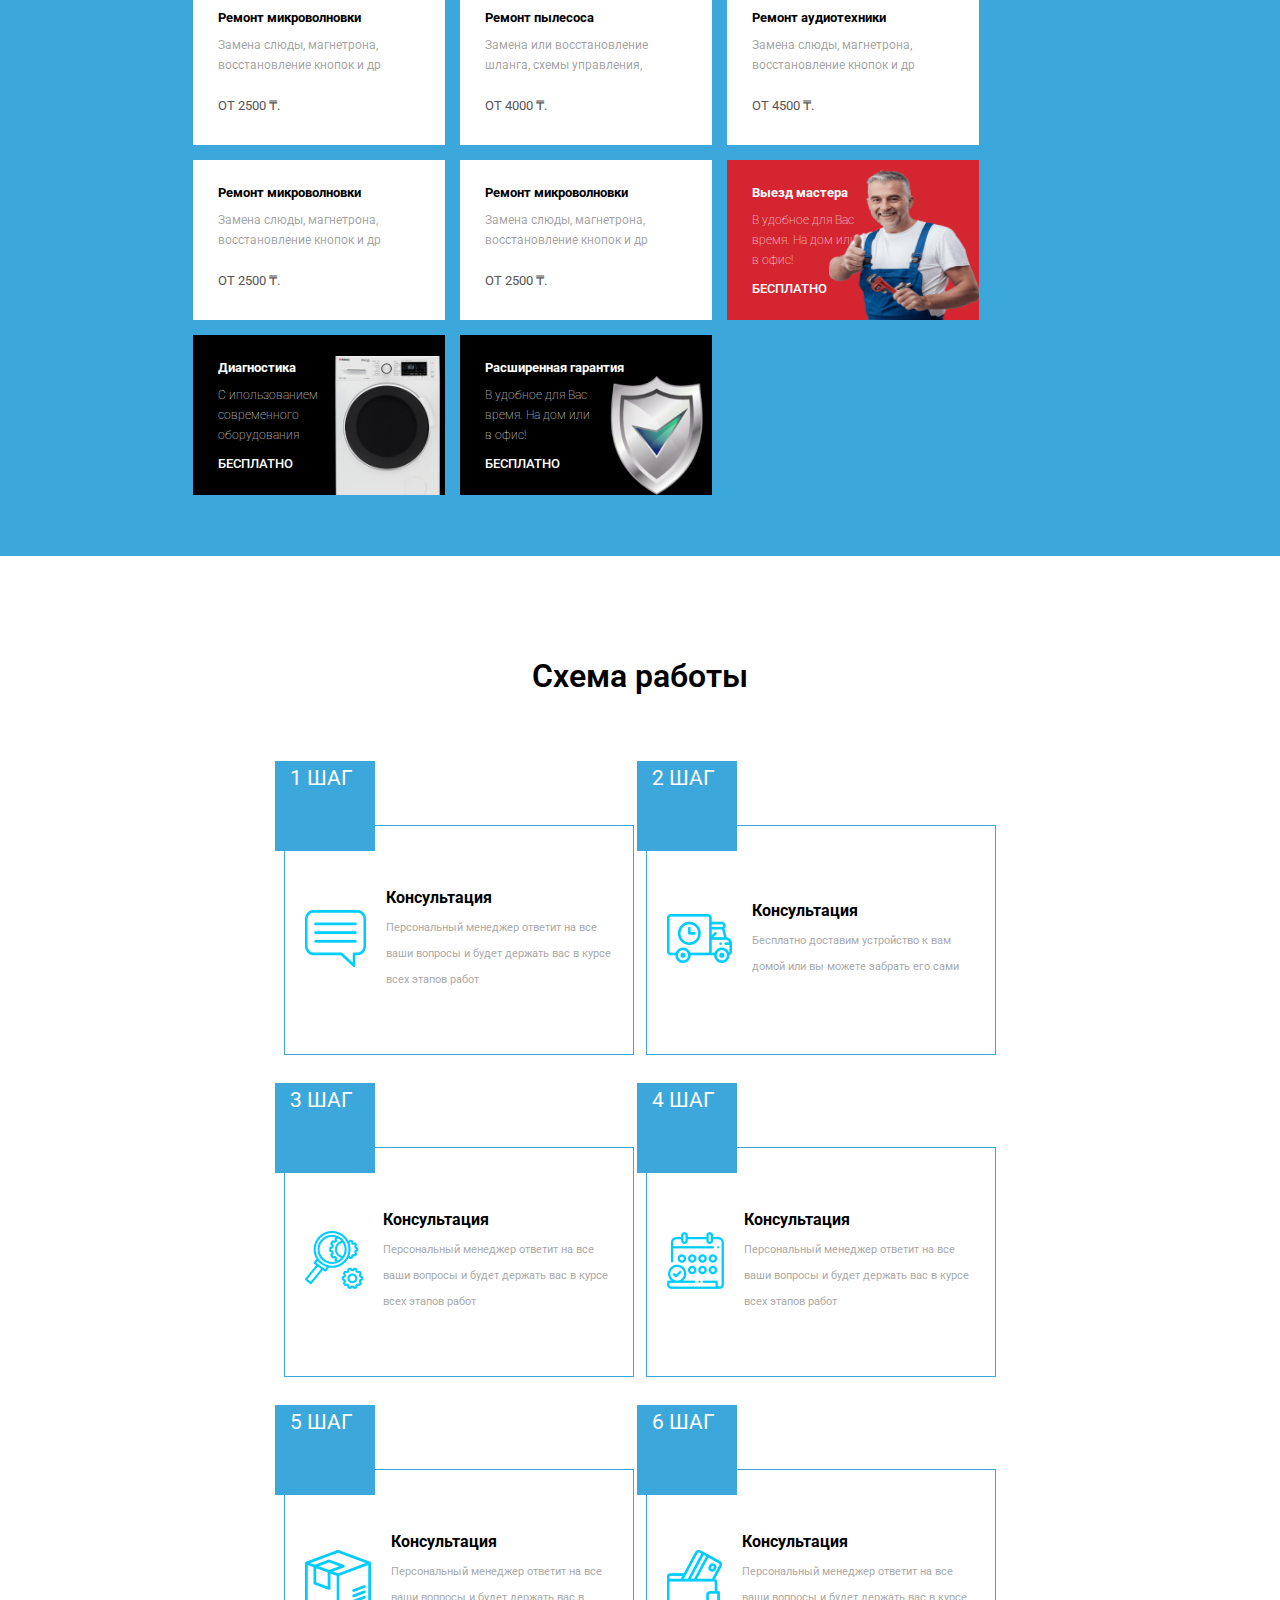
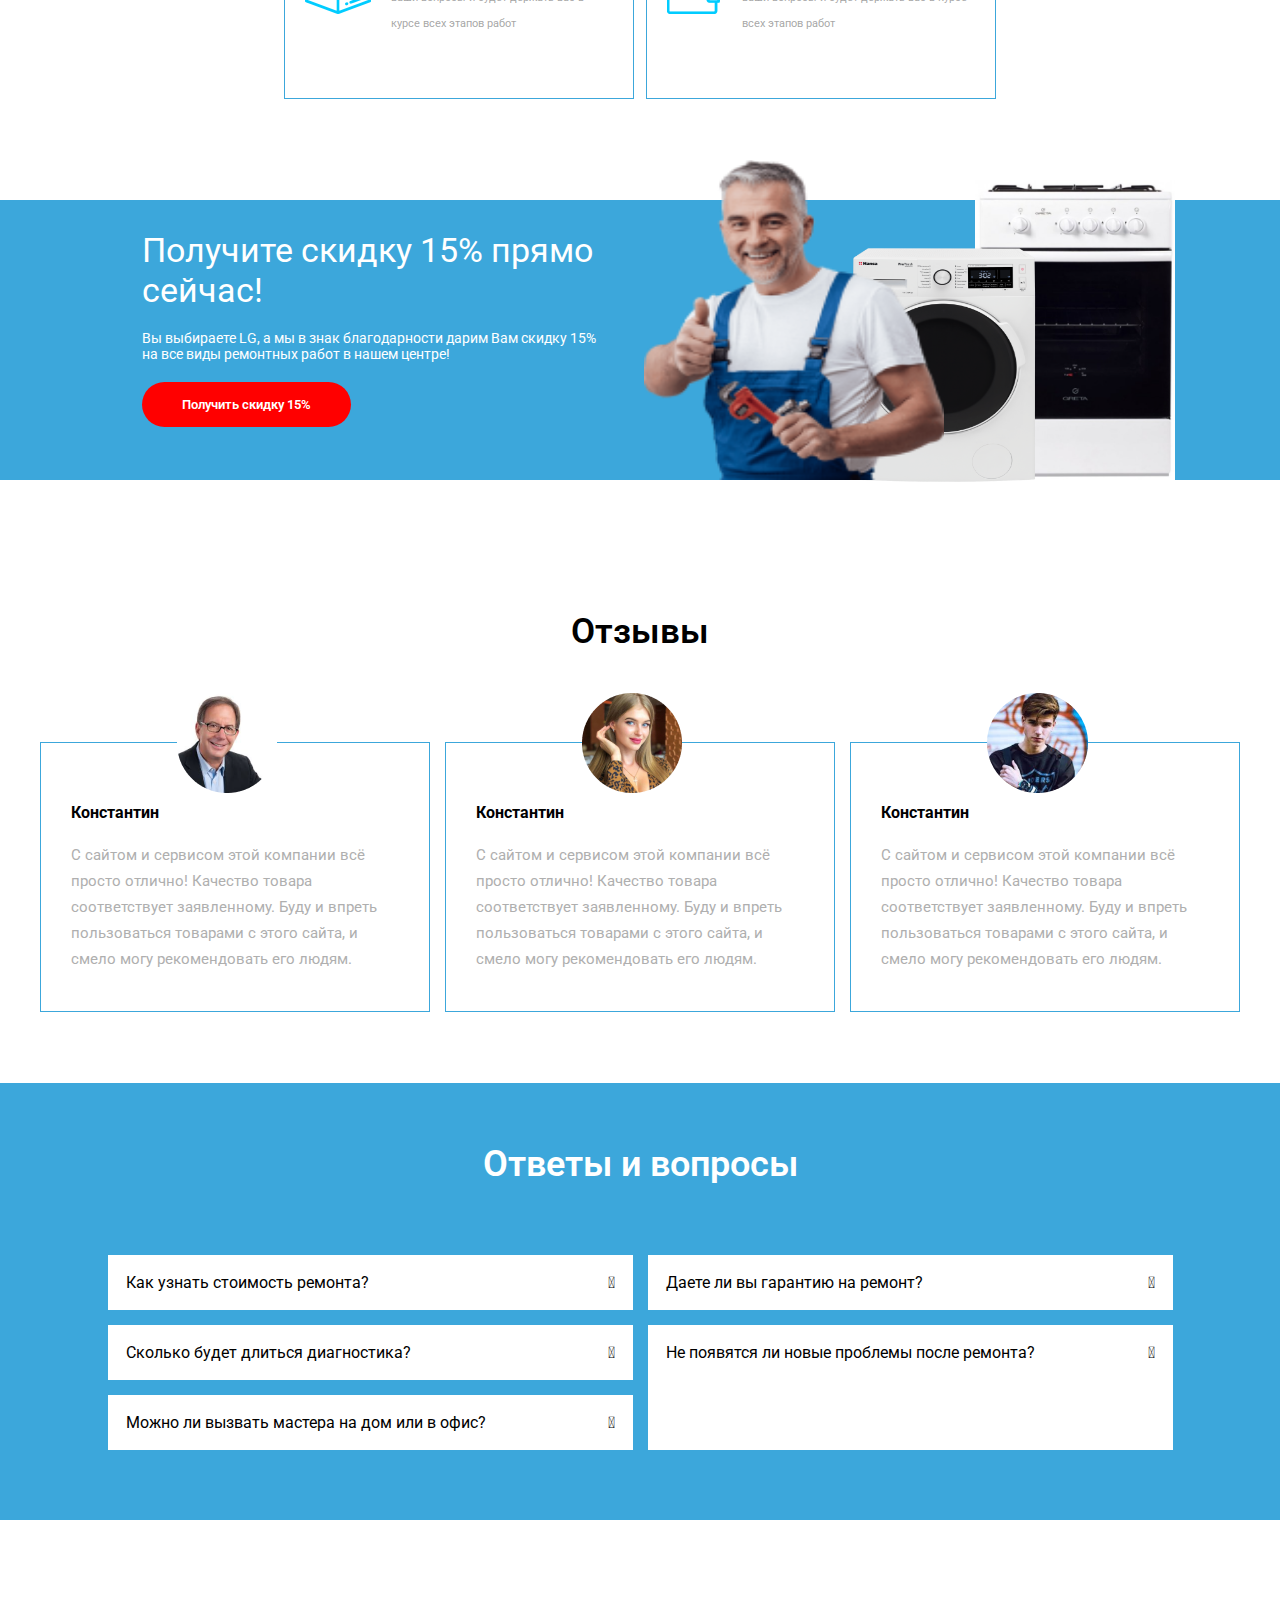
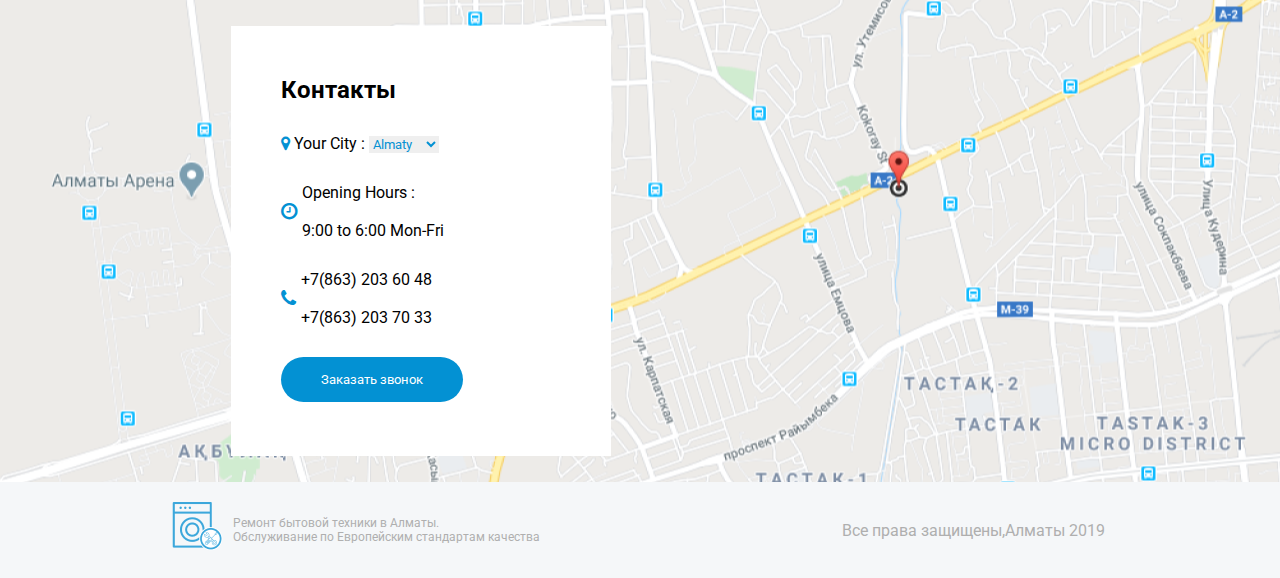
==== commit 8a022fdd: "Final Updation" ====
--- a/index.html
+++ b/index.html
@@ -75,8 +75,13 @@
         <Section id="hero">
             <div class="contentWraper">
                 <div class="content">
-                    <h1>
+                    <h1 id="first">
                         Сервисный центер <br>
+                        <span style="color: #0391d3;" >INDESIT</span> в Алматы
+                    </h1>
+                    <!-- second device -->
+                    <h1 id="second">
+                        Сервисный центер
                         <span style="color: #0391d3;" >INDESIT</span> в Алматы
                     </h1>
                     <p>
@@ -88,7 +93,11 @@
                     <p id="para">
                         * Выезд и диагностика бесплатно <br> при условии ремонта
                     </p>
-                </div>
+                    <p id="para2">
+                        * Выезд и диагностика бесплатно при условии ремонта
+                    </p>
+                </div>
+
                 <div class="bottom-content">
                     <div class="first all">
                         <span class="digit" >0</span>
@@ -189,11 +198,11 @@
                     </button>
                 </div>
                 <div class="right-image">
-                    <img src="images/man 1.png" alt="" id="img1" >
-                    <img src="images/second.png" alt="" id="img2">
-                    <img src="images/third.png" alt="" id="img3" >
-                </div>
-            </div>
+                    <img src="images/man 1.png" alt="" id="img1" width="250px" height="300px" >
+                    <img src="images/second.png" alt="" id="img2" width="250px" height="300px" >
+                    <img src="images/third.png" alt="" id="img3" width="250px" height="350px" >
+                </div>
+                </div>
         </Section>
 
         <!--Cards Prices Section -->
@@ -435,35 +444,31 @@
         </Section>
 
         <!-- Discount Section -->
-        <Section class="mechanic-section discount-section">
-            <div class="container">
-                <div class="wrapper">
+
+       <Section class="discount-section">
+                <div class="discount-wrapper">
                     <div class="content">
                         <h2 style="color: #fff; font-weight: 400; font-size: 34px; ">
-                            Заказать бесплатный выезд
-                            мастера за 30 мин!
+                            Получите скидку 15% прямо сейчас!
                         </h2>
                         <p id="para" >
-                        Выезд мастера и диагностика бесплатно, при условии ремонта, 
-                        Мы следим за качеством облуживания.
-                        К вам приедет мастер с опытом 
-                        работы не менее пяти лет.
-                        У нас быстро, от 30 минут выезд мастера.
+                            Вы выбираете LG, а мы в знак благодарности дарим Вам скидку 15% на все виды ремонтных работ в нашем центре!
                         </p>
                         <button>
-                            Заказать звонок
+                            Получить скидку 15%
                         </button>
                     </div>
                     <div class="right-image">
-                        <img src="images/sp-ok-plumber-min-560x660 1.png" alt="" id="img1" >
-                        <img src="images/second.png" alt="" id="img2">
-                        <img src="images/third.png" alt="" id="img3" >
-                    </div>
-                    </div>
-            </div>
+                        <img src="images/sp-ok-plumber-min-560x660 1.png" alt="" id="img1" width="300px" height="320px" >
+                        <img src="images/third.png" alt="" id="img2" width="200px" height="250px" >
+                        <img src="images/Wmachine.png" alt="" id="img3" width="200px" height="300px">
+                        
+                    </div>
+                </div>
         </Section>
 
         <!-- Reviews Section -->
+
         <Section class="ReviewSection">
             <h2>
                 Отзывы
--- a/styles.css
+++ b/styles.css
@@ -4,17 +4,9 @@
     font-family: "Roboto", sans-serif;
     box-sizing: border-box;
 }
-html {
-    scroll-behavior: smooth;
-}
-body {
-    /* width: 100vw; */
-    overflow-x: hidden;
-}
 
 header {
     padding: 1px;
-    /* width: 100vw; */
 }
 header .wrapper {
     width: 70%;
@@ -51,35 +43,34 @@
 /* Start of HERO Section */
 main #hero {
     width: 100%;
-    /* height: 580px; */
+    padding:10px ;
     background-color: #eeededc5;
     display: flex;
-    flex-wrap: wrap;
 }
 main #hero .contentWraper {
-    width: 50%;
-    position: relative;
+    width: 750px;
+    height: 580px;
+    padding-left:222px ;
 }
 main #hero .contentWraper .content {
-    width: 70%;
-    /* height: 400px; */
-    position: absolute;
-    right: 0;
     padding: 20px 0;
 }
 main #hero .image {
-    width: 50%;
+    width: 750px;
     height: 580px;
     position: relative;
     background-repeat: no-repeat;
     background-image: url(images/Rectangle\ 57.png);
 }
 
-.contentWraper .content h1 {
+.contentWraper .content #first {
     font-size: 30px;
     font-weight: bolder;
     line-height: 35px;
     margin: 50px 0 20px 0;
+}
+.contentWraper .content #second {
+    display: none;
 }
 .contentWraper .content button {
     width: 300px;
@@ -99,12 +90,13 @@
     font-size: 11px;
     margin-top: 20px;
 }
+.contentWraper .content #para2 {
+    display: none;
+    font-size: 11px;
+    margin-top: 20px;
+}
 #hero .contentWraper .bottom-content {
-    position: absolute;
-    bottom: 0;
-    right: 0;
-    width: 70%;
-    /* height: 180px; */
+    margin-top: 25px;
     display: flex;
     flex-wrap: wrap;
     justify-content: space-between;
@@ -123,35 +115,36 @@
     font-weight: 700;
 }
 main #hero .image #oven {
-    position: absolute;
-    bottom: 10px;
-    z-index: 1;
     width: 200px;
     height: 200px;
-    left: 10px;
+    position: absolute;
+    bottom: 40px;
+    left: 50px;
+    z-index: 1;
 }
 main #hero .image #dry-machine {
-    position: absolute;
-    bottom: 40px;
-    right: 50px;
     width: 450px;
-    height: 500px;
+    height: 450px;
+    position: absolute;
+    right: 0;
+    bottom: 80px;
 }
 main #hero .image #machine {
-    position: absolute;
-    bottom: 60px;
-    right: 430px;
     width: 200px;
     height: 300px;
+    position: absolute;
+    bottom: 83px;
+    right: 350px;
 }
 
 
 
 /* START OF PRODUCT SECTION */
+
+
 .products-section {
     padding: 1px;
     width: 100%;
-    /* height: 100vh; */
     margin-bottom: 50px;
 }
 .products-section #product-title {
@@ -162,28 +155,27 @@
     text-transform: uppercase;
 }
 .products-section .cards-parent {
-    width: 65%;
+    width: 70%;
     margin: 0 auto;
     display: flex;
     flex-wrap: wrap;
     justify-content: center;
 }
 .products-section .cards-parent .left {
-    width: 35%;
-    margin: 0 auto;
+    width: 350px;
+    padding-top:15px ;
 }
 .products-section .cards-parent .left img {
     width: 100%;
-    /* height: 100%; */
 }
 .products-section .cards-parent .right {
     width: 65%;
     display: flex;
-    flex-wrap: wrap;
-    gap: 10px;
+    padding:30px 0 ;
+    flex-wrap: wrap;
+    gap: 20px;
     justify-content: center;
-    margin: 0 auto;
-    /* align-items: center; */
+    align-items: center;
 }
 .products-section .cards-parent .right .cards {
     width: 300px;
@@ -194,19 +186,16 @@
 .products-section .footer {
     width: 65%;
     margin: 40px auto;
-    /* height: 100px; */
-    display: flex;
-    align-items: center;
+    display: flex;
+    justify-content: center;
+    align-items: center;
+    gap: 50px;
     flex-wrap: wrap;
 }
 .products-section .footer .left {
     text-align: end;
-    /* height: 100px; */
-    width:75%;
 }
 .products-section .footer .right {
-    width: 25%;
-    /* height: 100px; */
     text-align: center;
     padding: 1px;
 }
@@ -227,21 +216,20 @@
 
 .mechanic-section {
     width: 100%;
-    /* height: 340px; */
-    margin-top: 140px;
+    margin-top: 50px;
     padding: 1px;
 }
 
 .mechanic-section .wrapper {
-    width: 70%;
-    /* height: 300px; */
+    width: 1050px;
     margin:0 auto;
     background-color:#3CA7DB;
     display: flex;
-    flex-wrap: wrap;
+    justify-content: center;
 }
 .mechanic-section .wrapper .content {
-    width: 50%;
+    width: 600px;
+    height: 300px;
     padding: 30px 37px;
 }
 .mechanic-section .wrapper #para {
@@ -258,27 +246,26 @@
     cursor: pointer;
 }
 .mechanic-section .wrapper .right-image {
-    width: 50%;
+    width: 600px;
+    height: 300px;
     position: relative;
 }
 .mechanic-section .wrapper .right-image #img1 {
     position: absolute;
+    left: 0;
     bottom: 0;
-    left: 0;
+    z-index: 1;
+} 
+.mechanic-section .wrapper .right-image #img2 {
+    position: absolute;
+    bottom: -12px;
+    left: 120px;
     width: 250px;
-    z-index: 1;
-}
-.mechanic-section .wrapper .right-image #img2 {
-    position: absolute;
-    bottom: -10px;
-    left: 170px;
-    width: 250px;
 }
 .mechanic-section .wrapper .right-image #img3 {
     position: absolute;
+    right: -13px;
     bottom: -13px;
-    right: -10px;
-    width: 250px;
 }
 
 /* Cards Prices Section */
@@ -289,7 +276,6 @@
     width: 100%;
     background-color:#3CA7DB;
     padding: 1px;
-    /* margin-bottom: ; */
 }
 .cardsPrices h2 {
     margin: 70px 0 50px;
@@ -303,7 +289,7 @@
     display: flex;
     flex-wrap: wrap;
     gap: 15px;
-    justify-content: center;
+    /* justify-content: center; */
 }
 .cardsPrices .container .allcards {
     width: 252px;
@@ -353,7 +339,7 @@
 
 .WorkScheme {
     padding: 1px;
-    /* width: 100%; */
+    width: 100%;
 }
 .WorkScheme > h2 {
     font-size: 32px;
@@ -362,17 +348,15 @@
     margin: 100px 0;
 }
 .WorkScheme .container {
-    width: 70%;
-    /* height: 580px; */
+    width: 80%;
     margin: 0 auto 50px auto;
     display: flex;
     flex-wrap: wrap;
     gap: 12px;
     justify-content: center;
-    /* background-color:#3CA7DB; */
 }
 .WorkScheme .container .Steps {
-    width: 290px;
+    width: 350px;
     height: 230px;
     border: 1px solid #3CA7DB;
     display: flex;
@@ -402,13 +386,67 @@
 }
 
 /* Discount Section */
-.discount-section .container {
+
+.discount-section {
     width: 100%;
     background-color: #3CA7DB;
-}
+    margin-bottom: 70px;
+}
+.discount-section .discount-wrapper {
+    width: 1070px;
+    margin:0 auto;
+    display: flex;
+    justify-content: center;
+}
+
+
+.discount-section .discount-wrapper .content {
+    width: 600px;
+    height: 280px;
+    padding: 30px 37px;
+}
+.discount-section .discount-wrapper #para {
+    color:#fff;
+    margin: 20px 0;
+    font-size: 14px;
+}
+.discount-section .discount-wrapper .content button {
+    background-color: red;
+    color: #fff;
+    border: red;
+    border-radius: 25rem;
+    font-weight: 600;
+    padding: 15px 40px;
+    cursor: pointer;
+}
+.discount-section .discount-wrapper .right-image {
+    width: 600px;
+    height: 280px;
+    position: relative;
+}
+.discount-section .discount-wrapper .right-image #img1 {
+    position: absolute;
+    bottom: 0;
+    left: 0;
+    z-index: 2;
+}
+.discount-section .discount-wrapper .right-image #img2 {
+    position: absolute;
+    bottom: -10px;
+    left: 200px;
+    z-index: 1;
+}
+.discount-section .discount-wrapper .right-image #img3 {
+    position: absolute;
+    bottom: 0;
+    right: 0;
+}
+
 
 
 /* Review Section Styling */
+
+
 .ReviewSection {
     width: 100%;
     padding: 1px;
@@ -452,7 +490,7 @@
 /* Answers and Questions Section */
 
 .AnswerQuestions {
-    /* width: 100%; */
+    width: 100%;
     background-color: #3CA7DB;
     padding-bottom: 40px;
     margin-bottom: 80px;
@@ -465,7 +503,7 @@
     color: white;
 }
 .AnswerQuestions .container {
-    /* width: 100%; */
+    margin: 0 auto;
     gap: 15px;
     display: flex;
     flex-wrap: wrap;
@@ -489,7 +527,7 @@
 }
 
 .AnswerQuestions .container .allquestions {
-    width: 500px;
+    width: 525px;
     background-color: #fff;
     padding: 18px;
     display: flex;
@@ -509,7 +547,7 @@
 .MapSection .contentBox {
     width: 380px;
     height: 430px;
-    margin: 25px 0 25px 200px;
+    margin: 25px 0 25px 230px;
     background-color: #fff;
     display: flex;
     gap: 30px;
@@ -564,60 +602,234 @@
 
 /* Media Queries */
 
-/* 900px */
-
-@media screen and (max-width: 1000px) {
+/* 1171px */
+
+    @media screen and (max-width: 1171px) {
 
     /* header Section */
 
-    header .wrapper .location,
-    header .wrapper .opening-hours,
-    header .wrapper .numbers,
-    header .wrapper .call-btn
-    {
+    header .wrapper .location ,header .wrapper .opening-hours,
+    header .wrapper .numbers,header .wrapper .call-btn {
         display: none;
     }
-
     header .wrapper .menu {
         display: block;
     }
 
-    /* Main Section */
-    /* Hero Section */
-
-    /* main #hero {
-        flex-direction:column;
+    header .wrapper {
+       width: 90%;
+    }
+
+    /* Main Hero Section */
+
+    main #hero .contentWraper {
+        padding-left: 50px;
+    }
+    main #hero .image #machine {
+        display: none;
+    }
+
+    /* Products Section */
+
+    .products-section .cards-parent {
+        width: 90%;
+    }
+    .products-section .footer {
+        width: 90%;
+    }
+
+   /* Mechanic Section */
+   .mechanic-section .wrapper {
+    width: 90%;
+   }
+
+  /* Cards Prices Section */
+  .cardsPrices .container {
+    width: 90%;
+    gap: 10px;
+  }
+
+/* Work Section */
+.WorkScheme .container {
+    width: 100%;
+    gap: 10px;
+}
+
+/* Discount Section */
+
+.discount-section .discount-wrapper {
+    width: 100%;
+}
+
+/* Review Section Styling */
+
+.ReviewSection .container {
+    width:100% ;
+}
+.ReviewSection .container .reviews {
+    width: 350px;
+}
+
+/* footer Section */
+footer .MapSection .contentBox {
+    margin-left: 70px;
+}
+
+.footerSection .details {
+    padding: 20px 40px;
+    justify-content: space-between;
+}
+
+}
+
+/* 835px */
+
+@media screen and (max-width: 836px) {
+    main #hero {
         flex-wrap: wrap;
     }
     main #hero .contentWraper {
-        width: 100%;
-        background-color:#3CA7DB;
-    }
+        width: 90%;
+        margin: 0 auto;
+        padding-left: 0;
+        height: 450px;
+    }
+    main #hero .contentWraper .content {
+        text-align: center;
+    }
+    main #hero .contentWraper .content #first {
+        display: none;
+    }
+    main #hero .contentWraper .content #second {
+        display: block;
+        margin-bottom: 20px;
+    }
+    .contentWraper .content #para {
+        display: none;
+    }
+    .contentWraper .content #para2 {
+        display: block;
+    }
+
     main #hero .image {
-        width: 100%;
-        background: #000;
-    } */
-
-
-    main #hero #machine {
-        display: none;
-    }
-
+        width: 90%;
+        margin: 0 auto;
+    }
+    main #hero .image #machine {
+        display: inline;
+    }
+    
     /* Products Section */
     .products-section .cards-parent {
-        flex-direction: column;
+        width: 100%;
     }
     .products-section .cards-parent .left {
         width: 60%;
     }
+.products-section .cards-parent .right {
+    width: 87%;
+}
+
+/* Mechanic Section */
+
+.mechanic-section .wrapper {
+    width: 97%;
+    flex-direction: column-reverse;
+}
+.mechanic-section .wrapper .right-image {
+    margin: 30px auto;
+}
+.mechanic-section .wrapper .content {
+    margin: 0 auto;
+}
+
+/* Cards Prices Section */
+.cardsPrices .container {
+    width: 100%;
+    justify-content: center;
+}
+
+/* Discount Section */
+.discount-section .discount-wrapper .content {
+    width: 100%;
+    text-align: center;
+}
+.discount-section .discount-wrapper .right-image {
+    margin: 60px auto;
+    text-align: center;
+}
+
+.discount-section .discount-wrapper {
+    width: 100%;
+    /* flex-wrap: wrap; */
+    flex-direction: column-reverse;
+}
+
+
+}
+
+@media screen and (max-width:500px) {
+    header {
+        width: 100%;
+    }
+}
+
+
+/* @media screen and (max-width:700px) {
+
+
+    main #hero .image #dry-machine {
+        position: absolute;
+        bottom: 40px;
+        right: 0;
+        width: 300px;
+        height: 300px;
+    }
+    main #hero .image #oven {
+        display: none;
+    }
+
+    /* Products Section */
+
+    /* .products-section .cards-parent .left {
+        width: 100%;
+    }
+    .products-section .footer {
+        width: 100%;
+        flex-direction: column;
+    } */
 
     /* Mechanic Section */
-    .mechanic-section .wrapper .right-image #img2 {
-        display: none;
-    }
-
-    /* Footer */
-    footer .MapSection .contentBox {
-        margin: 20px auto;
-    }
-}+
+    /* main .mechanic-section {
+        flex-wrap: wrap;
+    }
+    main .mechanic-section .right-image #img2,
+    main .mechanic-section .right-image #img3 
+    {
+    display: none;
+    }
+
+    main .mechanic-section .wrapper {
+        width: 100%;
+    } */
+/* } */
+
+
+/* @media screen and (max-width:500px) {
+
+
+    main .mechanic-section .wrapper {
+        flex-direction:column-reverse ;
+        width: 100%;
+    }
+
+    main .mechanic-section .wrapper .content {
+       width: 100%;
+    }
+    main .mechanic-section .wrapper .right-image {
+        width: 100%;
+        background:#3CA7DB;
+    }
+} */
+/* } */